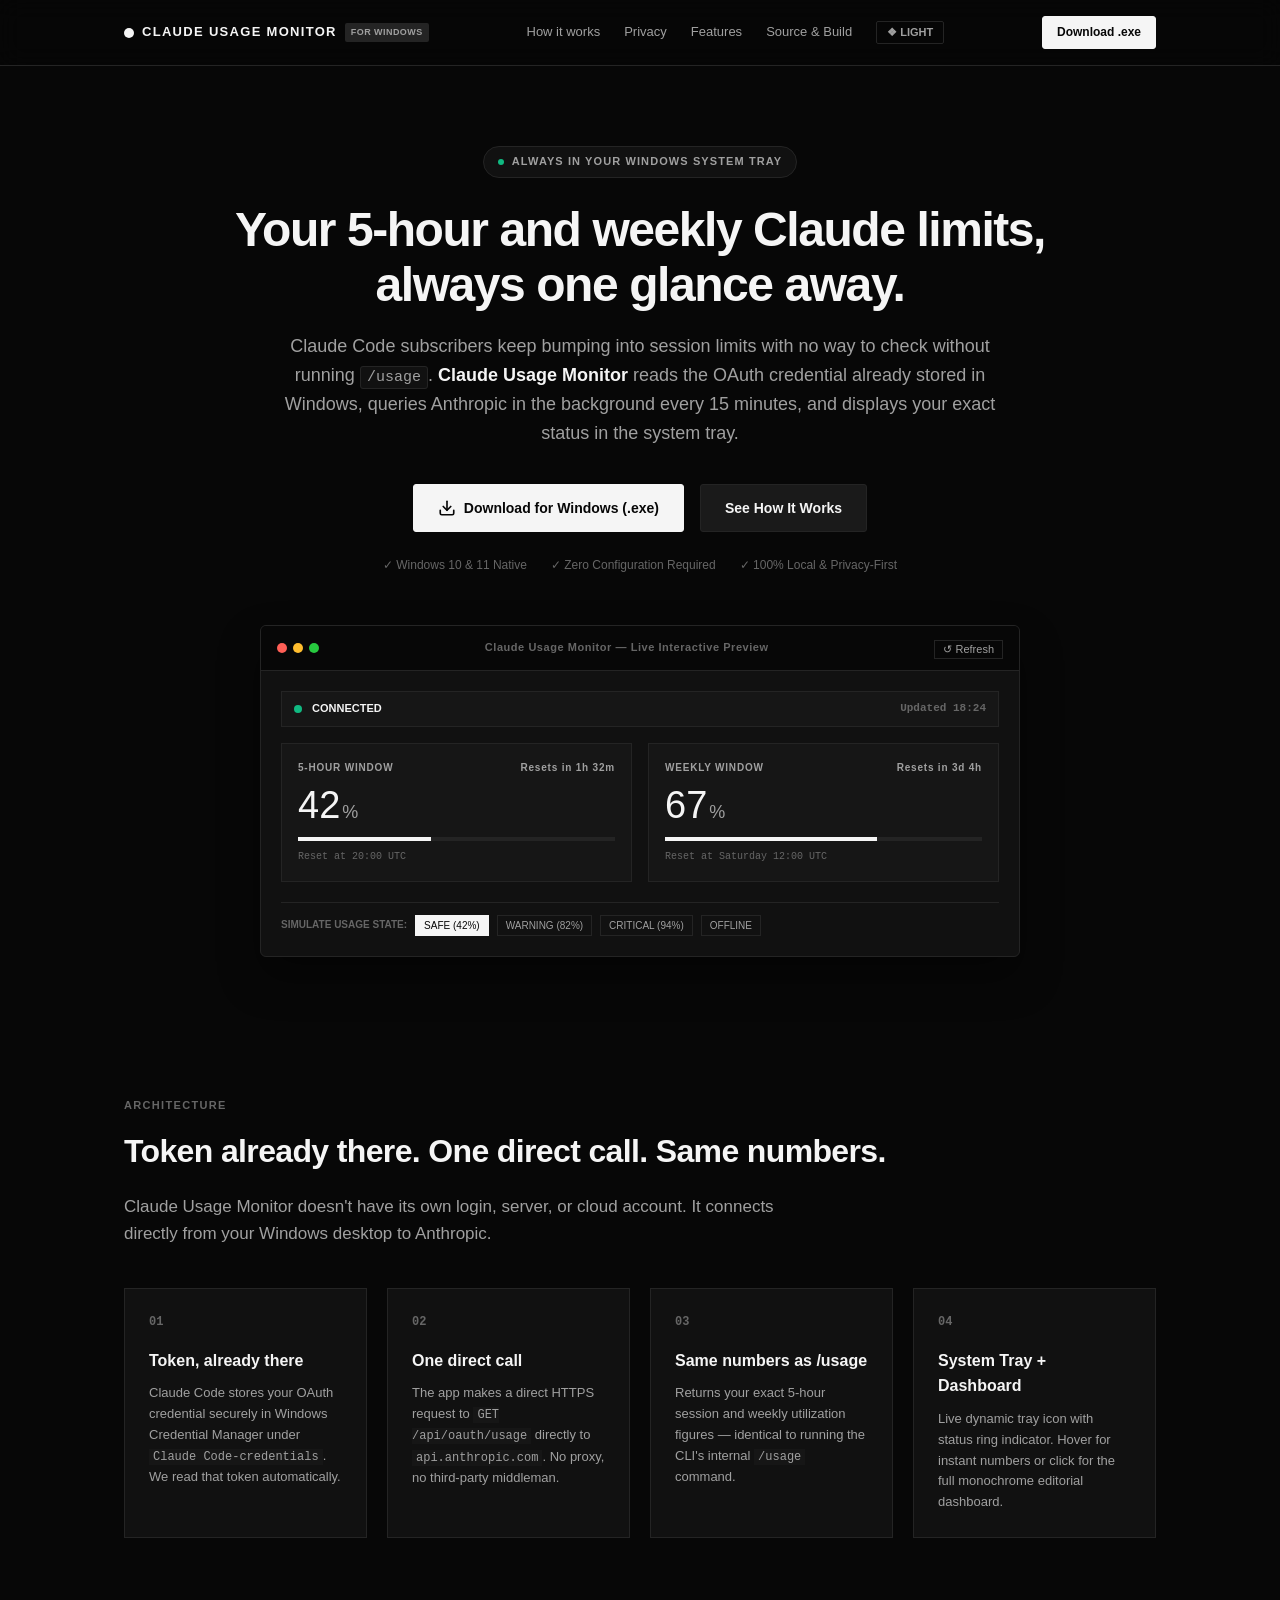
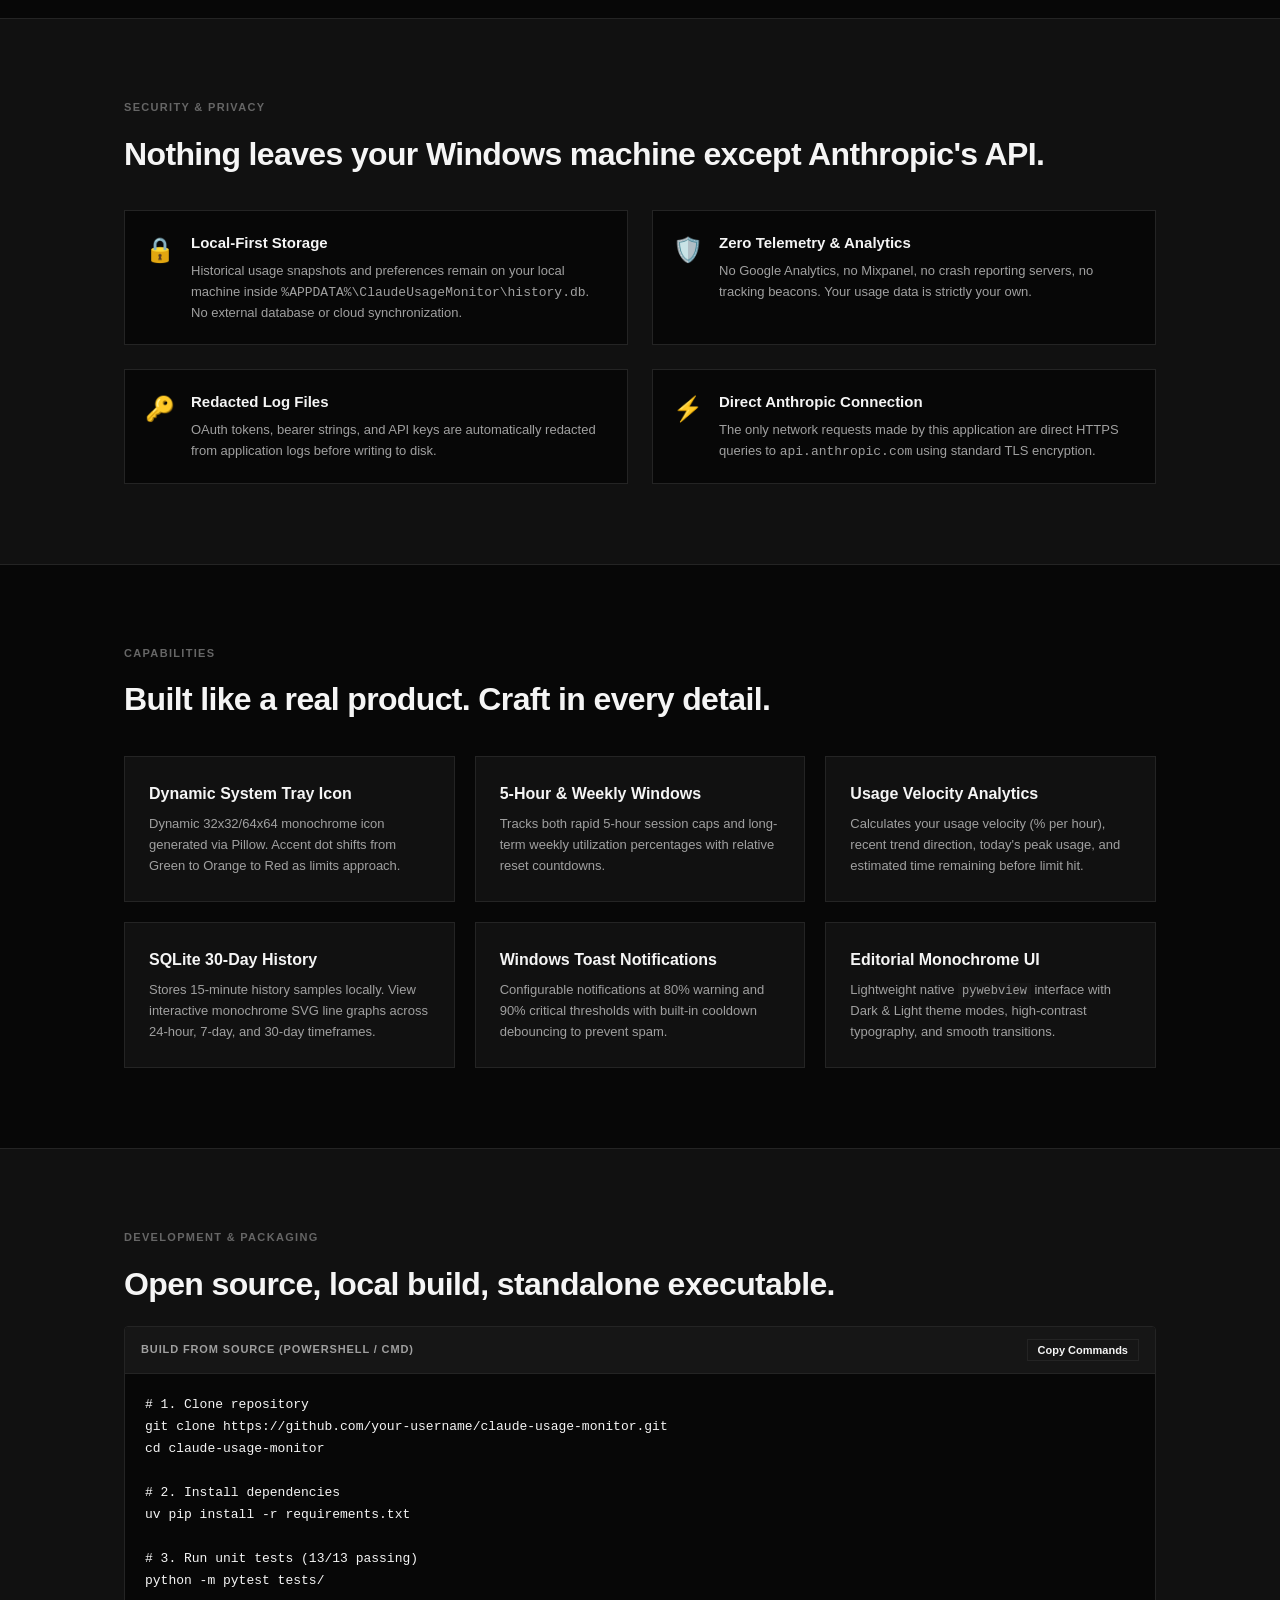
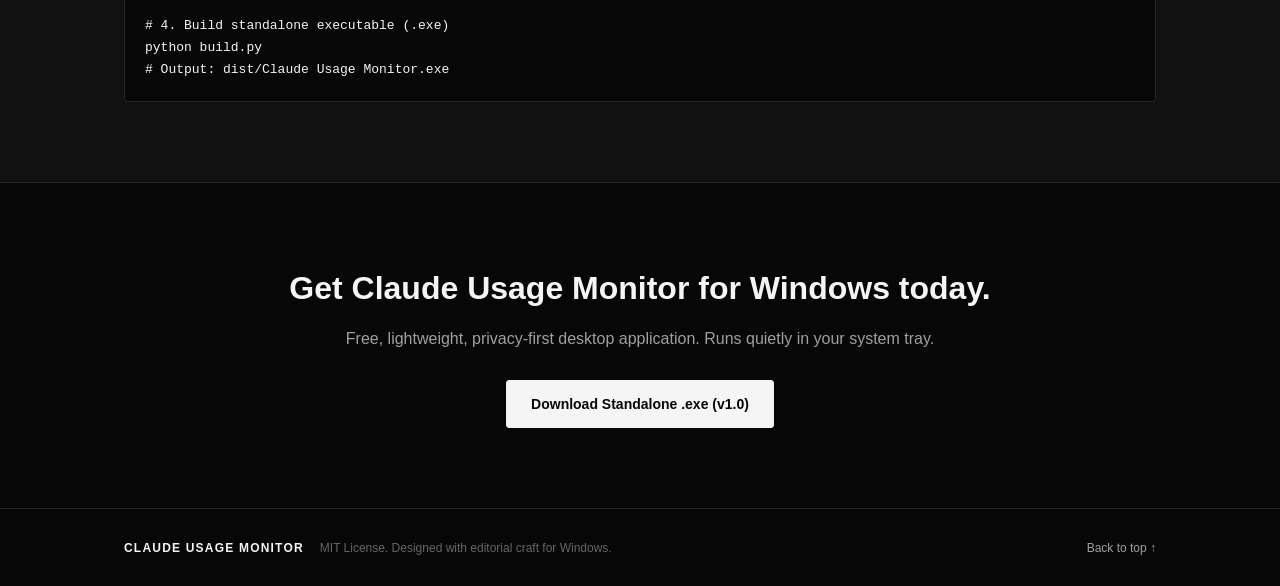
==== website/index.html @ 21471b16 "Initial commit: Claude Usage Monitor desktop app & Vercel landing website" ====
<!DOCTYPE html>
<html lang="en" data-theme="dark">
<head>
  <meta charset="UTF-8">
  <meta name="viewport" content="width=device-width, initial-scale=1.0">
  <title>Claude Usage Monitor for Windows — System Tray App for Claude Code Limits</title>
  <meta name="description" content="No more running /usage in terminal. Claude Usage Monitor reads the OAuth token Claude Code already stores in Windows Credential Manager and tracks your 5-hour and weekly limits in your system tray.">
  <meta name="keywords" content="Claude Code, Anthropic, Claude Usage, Windows System Tray, Developer Utility, Monochromatic UI">
  <link rel="stylesheet" href="style.css">
</head>
<body>
  <!-- Top Navigation Header -->
  <header class="site-header" id="top">
    <div class="container header-container">
      <a href="#top" class="brand-logo" id="brand-logo-link">
        <span class="brand-icon"></span>
        <span class="brand-name">CLAUDE USAGE MONITOR</span>
        <span class="platform-badge">FOR WINDOWS</span>
      </a>
      <nav class="nav-links">
        <a href="#how-it-works" class="nav-link" id="nav-how">How it works</a>
        <a href="#privacy" class="nav-link" id="nav-privacy">Privacy</a>
        <a href="#features" class="nav-link" id="nav-features">Features</a>
        <a href="#build" class="nav-link" id="nav-build">Source & Build</a>
        <button id="theme-toggle-btn" class="theme-toggle" aria-label="Toggle visual theme">
          <span id="theme-icon">❖</span> <span id="theme-text">LIGHT</span>
        </button>
      </nav>
      <div class="header-actions">
        <a href="#download" class="btn btn-sm btn-primary" id="header-download-btn">Download .exe</a>
      </div>
    </div>
  </header>

  <!-- Hero Section -->
  <section class="hero-section">
    <div class="container hero-container">
      <div class="hero-badge">
        <span class="status-dot"></span> ALWAYS IN YOUR WINDOWS SYSTEM TRAY
      </div>
      <h1 class="hero-title">Your 5-hour and weekly Claude limits, always one glance away.</h1>
      <p class="hero-subtitle">
        Claude Code subscribers keep bumping into session limits with no way to check without running <code>/usage</code>. 
        <strong>Claude Usage Monitor</strong> reads the OAuth credential already stored in Windows, queries Anthropic in the background every 15 minutes, and displays your exact status in the system tray.
      </p>

      <div class="hero-ctas">
        <a href="../dist/Claude%20Usage%20Monitor.exe" download class="btn btn-lg btn-primary" id="hero-download-btn">
          <svg width="18" height="18" viewBox="0 0 24 24" fill="none" stroke="currentColor" stroke-width="2.2" stroke-linecap="round" stroke-linejoin="round"><path d="M21 15v4a2 2 0 0 1-2 2H5a2 2 0 0 1-2-2v-4"></path><polyline points="7 10 12 15 17 10"></polyline><line x1="12" y1="15" x2="12" y2="3"></line></svg>
          Download for Windows (.exe)
        </a>
        <a href="#how-it-works" class="btn btn-lg btn-secondary" id="hero-learn-btn">
          See How It Works
        </a>
      </div>

      <div class="hero-meta">
        <span>✓ Windows 10 & 11 Native</span>
        <span>✓ Zero Configuration Required</span>
        <span>✓ 100% Local & Privacy-First</span>
      </div>

      <!-- Interactive Mockup Demo -->
      <div class="demo-wrapper">
        <div class="mockup-frame">
          <div class="mockup-header">
            <div class="mockup-window-controls">
              <span class="control-dot red"></span>
              <span class="control-dot yellow"></span>
              <span class="control-dot green"></span>
            </div>
            <span class="mockup-title">Claude Usage Monitor — Live Interactive Preview</span>
            <div class="mockup-actions">
              <button id="demo-refresh-btn" class="mockup-btn">↺ Refresh</button>
            </div>
          </div>
          <div class="mockup-body">
            <!-- Simulated Overview Dashboard -->
            <div class="demo-status-bar">
              <div class="demo-dot safe" id="demo-dot"></div>
              <span id="demo-status-text">CONNECTED</span>
              <span class="demo-time" id="demo-time">Updated 18:24</span>
            </div>
            <div class="demo-grid">
              <div class="demo-card">
                <div class="demo-card-head">
                  <span>5-HOUR WINDOW</span>
                  <span id="demo-fh-reset">Resets in 1h 32m</span>
                </div>
                <div class="demo-val-row">
                  <span class="demo-val" id="demo-fh-num">42</span>
                  <span class="demo-pct">%</span>
                </div>
                <div class="demo-bar-track">
                  <div class="demo-bar-fill" id="demo-fh-fill" style="width: 42%;"></div>
                </div>
                <div class="demo-sub">Reset at 20:00 UTC</div>
              </div>

              <div class="demo-card">
                <div class="demo-card-head">
                  <span>WEEKLY WINDOW</span>
                  <span id="demo-sd-reset">Resets in 3d 4h</span>
                </div>
                <div class="demo-val-row">
                  <span class="demo-val" id="demo-sd-num">67</span>
                  <span class="demo-pct">%</span>
                </div>
                <div class="demo-bar-track">
                  <div class="demo-bar-fill" id="demo-sd-fill" style="width: 67%;"></div>
                </div>
                <div class="demo-sub">Reset at Saturday 12:00 UTC</div>
              </div>
            </div>

            <!-- Demo Interactive Controls -->
            <div class="demo-simulator-bar">
              <span>SIMULATE USAGE STATE:</span>
              <button class="sim-btn active" data-state="safe">SAFE (42%)</button>
              <button class="sim-btn" data-state="warning">WARNING (82%)</button>
              <button class="sim-btn" data-state="critical">CRITICAL (94%)</button>
              <button class="sim-btn" data-state="offline">OFFLINE</button>
            </div>
          </div>
        </div>
      </div>
    </div>
  </section>

  <!-- How It Works Section -->
  <section class="section" id="how-it-works">
    <div class="container">
      <div class="section-label">ARCHITECTURE</div>
      <h2 class="section-title">Token already there. One direct call. Same numbers.</h2>
      <p class="section-lead">
        Claude Usage Monitor doesn't have its own login, server, or cloud account. It connects directly from your Windows desktop to Anthropic.
      </p>

      <div class="steps-grid">
        <div class="step-card">
          <div class="step-number">01</div>
          <h3 class="step-title">Token, already there</h3>
          <p class="step-desc">
            Claude Code stores your OAuth credential securely in Windows Credential Manager under <code>Claude Code-credentials</code>. We read that token automatically.
          </p>
        </div>

        <div class="step-card">
          <div class="step-number">02</div>
          <h3 class="step-title">One direct call</h3>
          <p class="step-desc">
            The app makes a direct HTTPS request to <code>GET /api/oauth/usage</code> directly to <code>api.anthropic.com</code>. No proxy, no third-party middleman.
          </p>
        </div>

        <div class="step-card">
          <div class="step-number">03</div>
          <h3 class="step-title">Same numbers as /usage</h3>
          <p class="step-desc">
            Returns your exact 5-hour session and weekly utilization figures — identical to running the CLI's internal <code>/usage</code> command.
          </p>
        </div>

        <div class="step-card">
          <div class="step-number">04</div>
          <h3 class="step-title">System Tray + Dashboard</h3>
          <p class="step-desc">
            Live dynamic tray icon with status ring indicator. Hover for instant numbers or click for the full monochrome editorial dashboard.
          </p>
        </div>
      </div>
    </div>
  </section>

  <!-- Privacy & Security Section -->
  <section class="section section-alt" id="privacy">
    <div class="container">
      <div class="section-label">SECURITY & PRIVACY</div>
      <h2 class="section-title">Nothing leaves your Windows machine except Anthropic's API.</h2>
      
      <div class="privacy-box">
        <div class="privacy-feature">
          <div class="privacy-icon">🔒</div>
          <div>
            <h4>Local-First Storage</h4>
            <p>Historical usage snapshots and preferences remain on your local machine inside <code>%APPDATA%\ClaudeUsageMonitor\history.db</code>. No external database or cloud synchronization.</p>
          </div>
        </div>

        <div class="privacy-feature">
          <div class="privacy-icon">🛡️</div>
          <div>
            <h4>Zero Telemetry & Analytics</h4>
            <p>No Google Analytics, no Mixpanel, no crash reporting servers, no tracking beacons. Your usage data is strictly your own.</p>
          </div>
        </div>

        <div class="privacy-feature">
          <div class="privacy-icon">🔑</div>
          <div>
            <h4>Redacted Log Files</h4>
            <p>OAuth tokens, bearer strings, and API keys are automatically redacted from application logs before writing to disk.</p>
          </div>
        </div>

        <div class="privacy-feature">
          <div class="privacy-icon">⚡</div>
          <div>
            <h4>Direct Anthropic Connection</h4>
            <p>The only network requests made by this application are direct HTTPS queries to <code>api.anthropic.com</code> using standard TLS encryption.</p>
          </div>
        </div>
      </div>
    </div>
  </section>

  <!-- Features Section -->
  <section class="section" id="features">
    <div class="container">
      <div class="section-label">CAPABILITIES</div>
      <h2 class="section-title">Built like a real product. Craft in every detail.</h2>

      <div class="features-grid">
        <div class="feature-card">
          <h3 class="feature-title">Dynamic System Tray Icon</h3>
          <p class="feature-desc">Dynamic 32x32/64x64 monochrome icon generated via Pillow. Accent dot shifts from Green to Orange to Red as limits approach.</p>
        </div>

        <div class="feature-card">
          <h3 class="feature-title">5-Hour & Weekly Windows</h3>
          <p class="feature-desc">Tracks both rapid 5-hour session caps and long-term weekly utilization percentages with relative reset countdowns.</p>
        </div>

        <div class="feature-card">
          <h3 class="feature-title">Usage Velocity Analytics</h3>
          <p class="feature-desc">Calculates your usage velocity (% per hour), recent trend direction, today's peak usage, and estimated time remaining before limit hit.</p>
        </div>

        <div class="feature-card">
          <h3 class="feature-title">SQLite 30-Day History</h3>
          <p class="feature-desc">Stores 15-minute history samples locally. View interactive monochrome SVG line graphs across 24-hour, 7-day, and 30-day timeframes.</p>
        </div>

        <div class="feature-card">
          <h3 class="feature-title">Windows Toast Notifications</h3>
          <p class="feature-desc">Configurable notifications at 80% warning and 90% critical thresholds with built-in cooldown debouncing to prevent spam.</p>
        </div>

        <div class="feature-card">
          <h3 class="feature-title">Editorial Monochrome UI</h3>
          <p class="feature-desc">Lightweight native <code>pywebview</code> interface with Dark & Light theme modes, high-contrast typography, and smooth transitions.</p>
        </div>
      </div>
    </div>
  </section>

  <!-- Source & Build Section -->
  <section class="section section-alt" id="build">
    <div class="container">
      <div class="section-label">DEVELOPMENT & PACKAGING</div>
      <h2 class="section-title">Open source, local build, standalone executable.</h2>
      
      <div class="code-showcase">
        <div class="code-header">
          <span class="code-title">BUILD FROM SOURCE (POWERSHELL / CMD)</span>
          <button id="copy-code-btn" class="copy-btn">Copy Commands</button>
        </div>
        <pre class="code-block"><code id="code-content"># 1. Clone repository
git clone https://github.com/your-username/claude-usage-monitor.git
cd claude-usage-monitor

# 2. Install dependencies
uv pip install -r requirements.txt

# 3. Run unit tests (13/13 passing)
python -m pytest tests/

# 4. Build standalone executable (.exe)
python build.py
# Output: dist/Claude Usage Monitor.exe</code></pre>
      </div>
    </div>
  </section>

  <!-- Download CTA Banner -->
  <section class="download-banner" id="download">
    <div class="container download-container">
      <h2 class="download-title">Get Claude Usage Monitor for Windows today.</h2>
      <p class="download-desc">Free, lightweight, privacy-first desktop application. Runs quietly in your system tray.</p>
      <div class="download-ctas">
        <a href="../dist/Claude%20Usage%20Monitor.exe" download class="btn btn-lg btn-primary" id="footer-download-btn">
          Download Standalone .exe (v1.0)
        </a>
      </div>
    </div>
  </section>

  <!-- Footer -->
  <footer class="site-footer">
    <div class="container footer-container">
      <div class="footer-left">
        <span class="footer-brand">CLAUDE USAGE MONITOR</span>
        <span class="footer-copy">MIT License. Designed with editorial craft for Windows.</span>
      </div>
      <div class="footer-right">
        <a href="#top">Back to top ↑</a>
      </div>
    </div>
  </footer>

  <script src="script.js"></script>
</body>
</html>
---- website/style.css ----
/* CLAUDE USAGE MONITOR — LANDING WEBSITE STYLESHEET */

:root[data-theme="dark"] {
  --bg-main: #070707;
  --bg-alt: #111111;
  --bg-card: #161616;
  --border: #242424;
  --border-hover: #444444;
  --text-main: #f5f5f5;
  --text-sub: #a0a0a0;
  --text-muted: #666666;
  --btn-bg: #f5f5f5;
  --btn-text: #070707;
  --btn-sec-bg: #1a1a1a;
  --btn-sec-text: #f5f5f5;
  --status-safe: #10b981;
  --status-warning: #f59e0b;
  --status-critical: #ef4444;
  --status-offline: #737373;
}

:root[data-theme="light"] {
  --bg-main: #f8f8f8;
  --bg-alt: #ffffff;
  --bg-card: #f1f1f1;
  --border: #e2e2e2;
  --border-hover: #cccccc;
  --text-main: #0a0a0a;
  --text-sub: #555555;
  --text-muted: #888888;
  --btn-bg: #070707;
  --btn-text: #ffffff;
  --btn-sec-bg: #e5e5e5;
  --btn-sec-text: #0a0a0a;
  --status-safe: #059669;
  --status-warning: #d97706;
  --status-critical: #dc2626;
  --status-offline: #9ca3af;
}

* {
  box-sizing: border-box;
  margin: 0;
  padding: 0;
  font-family: -apple-system, BlinkMacSystemFont, "SF Pro Display", "Segoe UI", Roboto, sans-serif;
  -webkit-font-smoothing: antialiased;
}

html {
  scroll-behavior: smooth;
}

body {
  background-color: var(--bg-main);
  color: var(--text-main);
  line-height: 1.6;
  font-size: 15px;
  transition: background-color 250ms ease, color 250ms ease;
}

code, pre, .mono {
  font-family: 'JetBrains Mono', 'Cascadia Code', Consolas, monospace;
}

.container {
  max-width: 1080px;
  margin: 0 auto;
  padding: 0 24px;
}

/* HEADER */
.site-header {
  position: sticky;
  top: 0;
  z-index: 100;
  background-color: rgba(7, 7, 7, 0.85);
  backdrop-filter: blur(12px);
  border-bottom: 1px solid var(--border);
  padding: 16px 0;
  transition: background-color 250ms ease;
}

[data-theme="light"] .site-header {
  background-color: rgba(248, 248, 248, 0.85);
}

.header-container {
  display: flex;
  align-items: center;
  justify-content: space-between;
}

.brand-logo {
  display: flex;
  align-items: center;
  gap: 8px;
  text-decoration: none;
  color: var(--text-main);
}

.brand-icon {
  width: 10px;
  height: 10px;
  border-radius: 50%;
  background-color: var(--text-main);
  display: inline-block;
}

.brand-name {
  font-size: 13px;
  font-weight: 700;
  letter-spacing: 0.1em;
}

.platform-badge {
  font-size: 9px;
  font-weight: 700;
  background-color: var(--border);
  color: var(--text-sub);
  padding: 2px 6px;
  border-radius: 2px;
  letter-spacing: 0.05em;
}

.nav-links {
  display: flex;
  align-items: center;
  gap: 24px;
}

.nav-link {
  color: var(--text-sub);
  text-decoration: none;
  font-size: 13px;
  font-weight: 500;
  transition: color 150ms ease;
}

.nav-link:hover {
  color: var(--text-main);
}

.theme-toggle {
  background: transparent;
  border: 1px solid var(--border);
  color: var(--text-sub);
  padding: 4px 10px;
  font-size: 11px;
  font-weight: 600;
  cursor: pointer;
  border-radius: 2px;
  transition: all 150ms ease;
}

.theme-toggle:hover {
  color: var(--text-main);
  border-color: var(--border-hover);
}

/* BUTTONS */
.btn {
  display: inline-flex;
  align-items: center;
  justify-content: center;
  gap: 8px;
  text-decoration: none;
  font-weight: 600;
  border-radius: 3px;
  cursor: pointer;
  transition: all 150ms ease;
}

.btn-sm {
  padding: 6px 14px;
  font-size: 12px;
}

.btn-lg {
  padding: 12px 24px;
  font-size: 14px;
}

.btn-primary {
  background-color: var(--btn-bg);
  color: var(--btn-text);
  border: 1px solid var(--btn-bg);
}

.btn-primary:hover {
  opacity: 0.9;
  transform: translateY(-1px);
}

.btn-secondary {
  background-color: var(--btn-sec-bg);
  color: var(--btn-sec-text);
  border: 1px solid var(--border);
}

.btn-secondary:hover {
  border-color: var(--border-hover);
  transform: translateY(-1px);
}

/* HERO SECTION */
.hero-section {
  padding: 80px 0 60px;
  text-align: center;
}

.hero-badge {
  display: inline-flex;
  align-items: center;
  gap: 8px;
  font-size: 11px;
  font-weight: 700;
  letter-spacing: 0.1em;
  color: var(--text-sub);
  background-color: var(--bg-alt);
  border: 1px solid var(--border);
  padding: 6px 14px;
  border-radius: 20px;
  margin-bottom: 24px;
}

.status-dot {
  width: 6px;
  height: 6px;
  border-radius: 50%;
  background-color: var(--status-safe);
}

.hero-title {
  font-size: 48px;
  font-weight: 700;
  line-height: 1.15;
  letter-spacing: -0.03em;
  max-width: 840px;
  margin: 0 auto 20px;
}

.hero-subtitle {
  font-size: 18px;
  color: var(--text-sub);
  max-width: 720px;
  margin: 0 auto 36px;
  font-weight: 400;
}

.hero-subtitle strong {
  color: var(--text-main);
}

.hero-subtitle code {
  background-color: var(--bg-alt);
  border: 1px solid var(--border);
  padding: 2px 6px;
  font-size: 15px;
  border-radius: 3px;
}

.hero-ctas {
  display: flex;
  justify-content: center;
  gap: 16px;
  margin-bottom: 24px;
}

.hero-meta {
  display: flex;
  justify-content: center;
  gap: 24px;
  font-size: 12px;
  color: var(--text-muted);
}

/* INTERACTIVE DEMO MOCKUP */
.demo-wrapper {
  margin-top: 50px;
  padding: 0 10px;
}

.mockup-frame {
  background-color: var(--bg-alt);
  border: 1px solid var(--border);
  border-radius: 6px;
  overflow: hidden;
  max-width: 760px;
  margin: 0 auto;
  box-shadow: 0 20px 40px rgba(0,0,0,0.4);
  text-align: left;
}

.mockup-header {
  display: flex;
  align-items: center;
  justify-content: space-between;
  padding: 10px 16px;
  background-color: var(--bg-main);
  border-bottom: 1px solid var(--border);
}

.mockup-window-controls {
  display: flex;
  gap: 6px;
}

.control-dot {
  width: 10px;
  height: 10px;
  border-radius: 50%;
}
.control-dot.red { background-color: #ff5f56; }
.control-dot.yellow { background-color: #ffbd2e; }
.control-dot.green { background-color: #27c93f; }

.mockup-title {
  font-size: 11px;
  font-weight: 600;
  letter-spacing: 0.05em;
  color: var(--text-muted);
}

.mockup-btn {
  background: transparent;
  border: 1px solid var(--border);
  color: var(--text-sub);
  font-size: 11px;
  padding: 2px 8px;
  cursor: pointer;
}

.mockup-body {
  padding: 20px;
}

.demo-status-bar {
  display: flex;
  align-items: center;
  gap: 10px;
  padding: 8px 12px;
  background-color: var(--bg-card);
  border: 1px solid var(--border);
  margin-bottom: 16px;
  font-size: 11px;
  font-weight: 600;
}

.demo-dot {
  width: 8px;
  height: 8px;
  border-radius: 50%;
  transition: background-color 200ms ease;
}
.demo-dot.safe { background-color: var(--status-safe); }
.demo-dot.warning { background-color: var(--status-warning); }
.demo-dot.critical { background-color: var(--status-critical); }
.demo-dot.offline { background-color: var(--status-offline); }

.demo-time {
  margin-left: auto;
  color: var(--text-muted);
  font-family: monospace;
}

.demo-grid {
  display: grid;
  grid-template-columns: 1fr 1fr;
  gap: 16px;
  margin-bottom: 20px;
}

.demo-card {
  background-color: var(--bg-card);
  border: 1px solid var(--border);
  padding: 16px;
}

.demo-card-head {
  display: flex;
  justify-content: space-between;
  font-size: 10px;
  font-weight: 700;
  letter-spacing: 0.08em;
  color: var(--text-sub);
  margin-bottom: 10px;
}

.demo-val-row {
  display: flex;
  align-items: baseline;
  margin-bottom: 10px;
}

.demo-val {
  font-size: 38px;
  font-weight: 300;
  line-height: 1;
}

.demo-pct {
  font-size: 18px;
  color: var(--text-sub);
  margin-left: 2px;
}

.demo-bar-track {
  width: 100%;
  height: 4px;
  background-color: var(--border);
  margin-bottom: 8px;
}

.demo-bar-fill {
  height: 100%;
  background-color: var(--text-main);
  transition: width 300ms ease;
}

.demo-sub {
  font-size: 10px;
  color: var(--text-muted);
  font-family: monospace;
}

.demo-simulator-bar {
  display: flex;
  align-items: center;
  gap: 8px;
  padding-top: 12px;
  border-top: 1px solid var(--border);
  font-size: 10px;
  font-weight: 700;
  color: var(--text-muted);
}

.sim-btn {
  background: transparent;
  border: 1px solid var(--border);
  color: var(--text-sub);
  font-size: 10px;
  padding: 4px 8px;
  cursor: pointer;
  transition: all 150ms ease;
}

.sim-btn.active, .sim-btn:hover {
  background-color: var(--text-main);
  color: var(--bg-main);
  border-color: var(--text-main);
}

/* SECTIONS */
.section {
  padding: 80px 0;
}

.section-alt {
  background-color: var(--bg-alt);
  border-top: 1px solid var(--border);
  border-bottom: 1px solid var(--border);
}

.section-label {
  font-size: 11px;
  font-weight: 700;
  letter-spacing: 0.12em;
  color: var(--text-muted);
  margin-bottom: 12px;
}

.section-title {
  font-size: 32px;
  font-weight: 700;
  letter-spacing: -0.02em;
  margin-bottom: 16px;
}

.section-lead {
  font-size: 17px;
  color: var(--text-sub);
  max-width: 680px;
  margin-bottom: 40px;
}

/* STEPS GRID */
.steps-grid {
  display: grid;
  grid-template-columns: repeat(4, 1fr);
  gap: 20px;
}

.step-card {
  background-color: var(--bg-alt);
  border: 1px solid var(--border);
  padding: 24px;
}

.step-number {
  font-size: 12px;
  font-weight: 700;
  font-family: monospace;
  color: var(--text-muted);
  margin-bottom: 16px;
}

.step-title {
  font-size: 16px;
  font-weight: 600;
  margin-bottom: 10px;
}

.step-desc {
  font-size: 13px;
  color: var(--text-sub);
}

.step-desc code {
  background-color: var(--bg-card);
  padding: 1px 4px;
  font-size: 12px;
}

/* PRIVACY BOX */
.privacy-box {
  display: grid;
  grid-template-columns: 1fr 1fr;
  gap: 24px;
  margin-top: 30px;
}

.privacy-feature {
  display: flex;
  gap: 16px;
  background-color: var(--bg-main);
  border: 1px solid var(--border);
  padding: 20px;
}

.privacy-icon {
  font-size: 24px;
}

.privacy-feature h4 {
  font-size: 15px;
  font-weight: 600;
  margin-bottom: 6px;
}

.privacy-feature p {
  font-size: 13px;
  color: var(--text-sub);
}

/* FEATURES GRID */
.features-grid {
  display: grid;
  grid-template-columns: repeat(3, 1fr);
  gap: 20px;
  margin-top: 30px;
}

.feature-card {
  background-color: var(--bg-alt);
  border: 1px solid var(--border);
  padding: 24px;
}

.feature-title {
  font-size: 16px;
  font-weight: 600;
  margin-bottom: 8px;
}

.feature-desc {
  font-size: 13px;
  color: var(--text-sub);
}

.feature-desc code {
  background-color: var(--bg-card);
  padding: 1px 4px;
  font-size: 12px;
}

/* CODE SHOWCASE */
.code-showcase {
  background-color: var(--bg-main);
  border: 1px solid var(--border);
  border-radius: 4px;
  overflow: hidden;
}

.code-header {
  display: flex;
  justify-content: space-between;
  align-items: center;
  padding: 12px 16px;
  background-color: var(--bg-card);
  border-bottom: 1px solid var(--border);
}

.code-title {
  font-size: 11px;
  font-weight: 700;
  letter-spacing: 0.08em;
  color: var(--text-sub);
}

.copy-btn {
  background: transparent;
  border: 1px solid var(--border);
  color: var(--text-main);
  font-size: 11px;
  font-weight: 600;
  padding: 4px 10px;
  cursor: pointer;
}

.code-block {
  padding: 20px;
  font-size: 13px;
  color: var(--text-main);
  overflow-x: auto;
  line-height: 1.7;
}

/* DOWNLOAD BANNER */
.download-banner {
  padding: 80px 0;
  text-align: center;
  background-color: var(--bg-main);
}

.download-title {
  font-size: 32px;
  font-weight: 700;
  margin-bottom: 12px;
}

.download-desc {
  font-size: 16px;
  color: var(--text-sub);
  margin-bottom: 28px;
}

/* FOOTER */
.site-footer {
  border-top: 1px solid var(--border);
  padding: 30px 0;
  font-size: 12px;
  color: var(--text-muted);
}

.footer-container {
  display: flex;
  justify-content: space-between;
  align-items: center;
}

.footer-left {
  display: flex;
  gap: 16px;
  align-items: center;
}

.footer-brand {
  font-weight: 700;
  letter-spacing: 0.1em;
  color: var(--text-main);
}

.footer-right a {
  color: var(--text-sub);
  text-decoration: none;
}

.footer-right a:hover {
  color: var(--text-main);
}

/* RESPONSIVE */
@media (max-width: 860px) {
  .hero-title { font-size: 32px; }
  .steps-grid, .features-grid, .privacy-box { grid-template-columns: 1fr; }
  .editorial-grid, .demo-grid { grid-template-columns: 1fr; }
  .nav-links { display: none; }
}
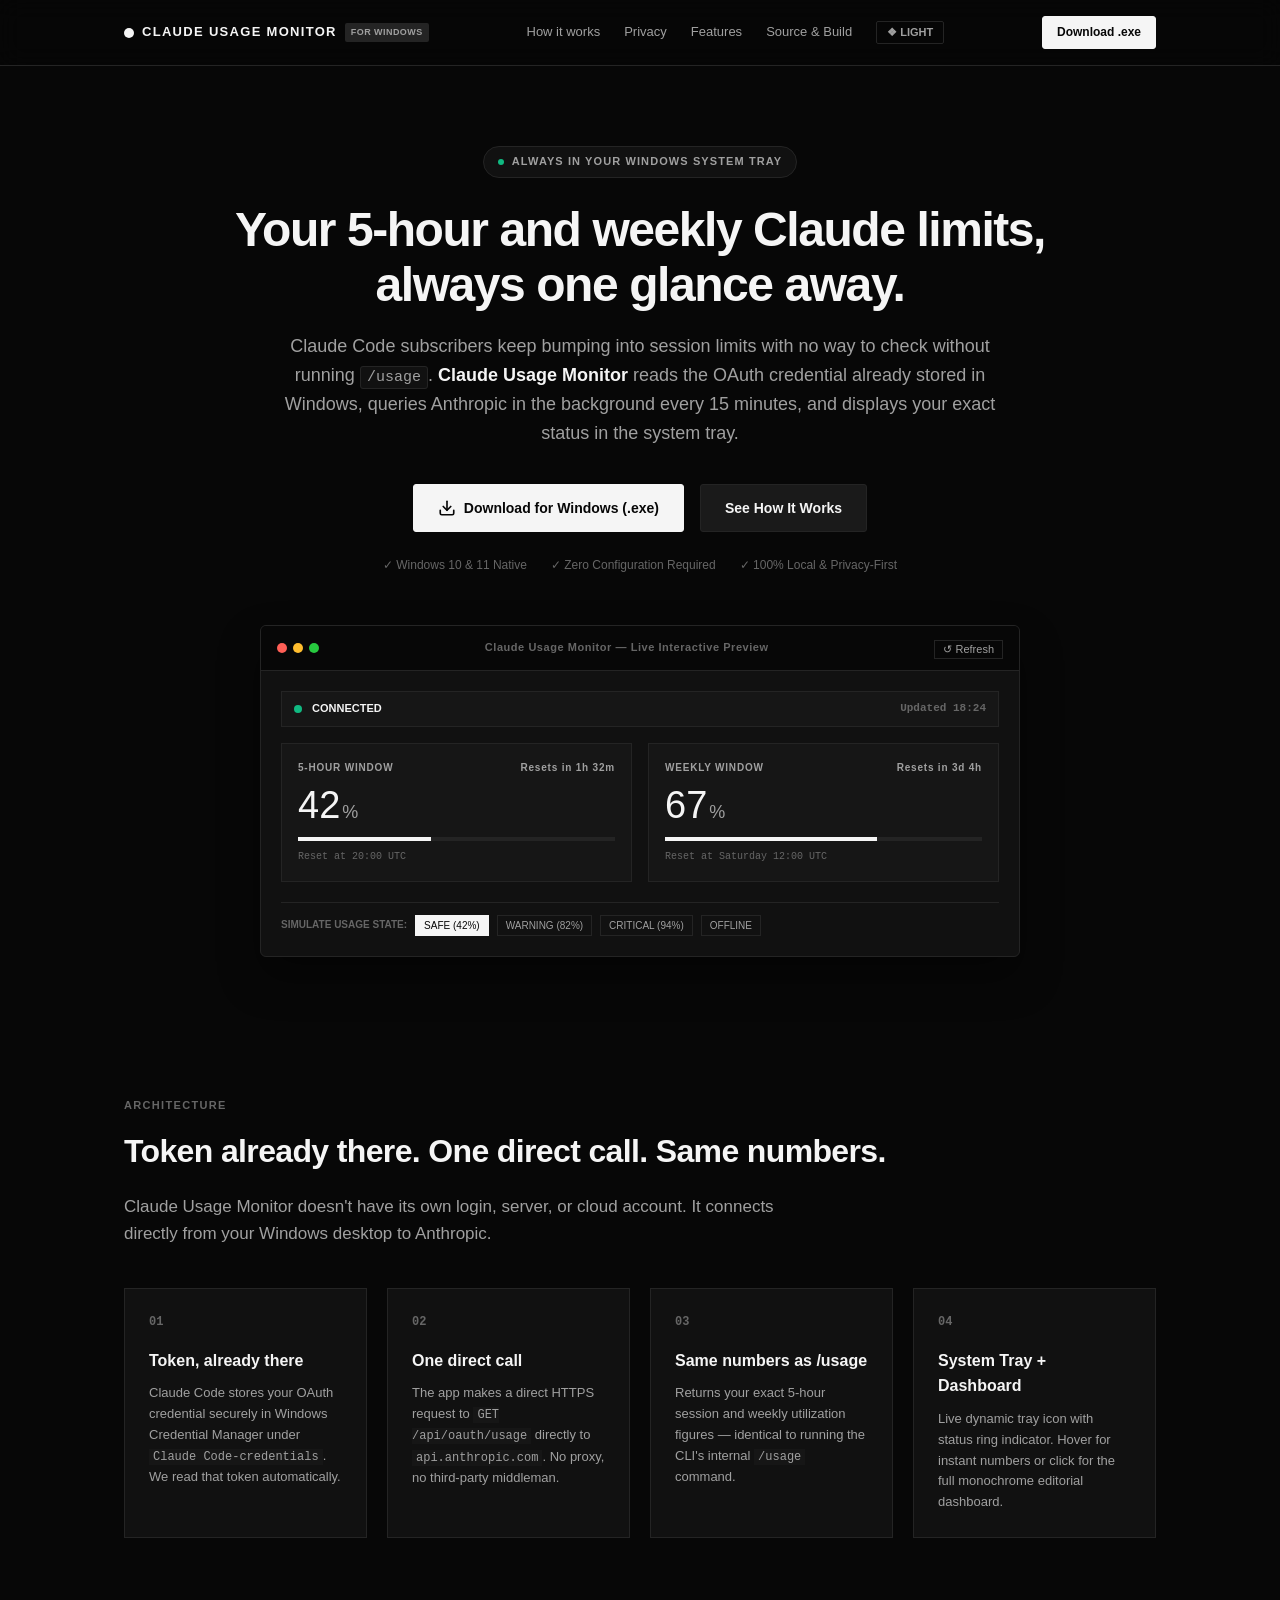
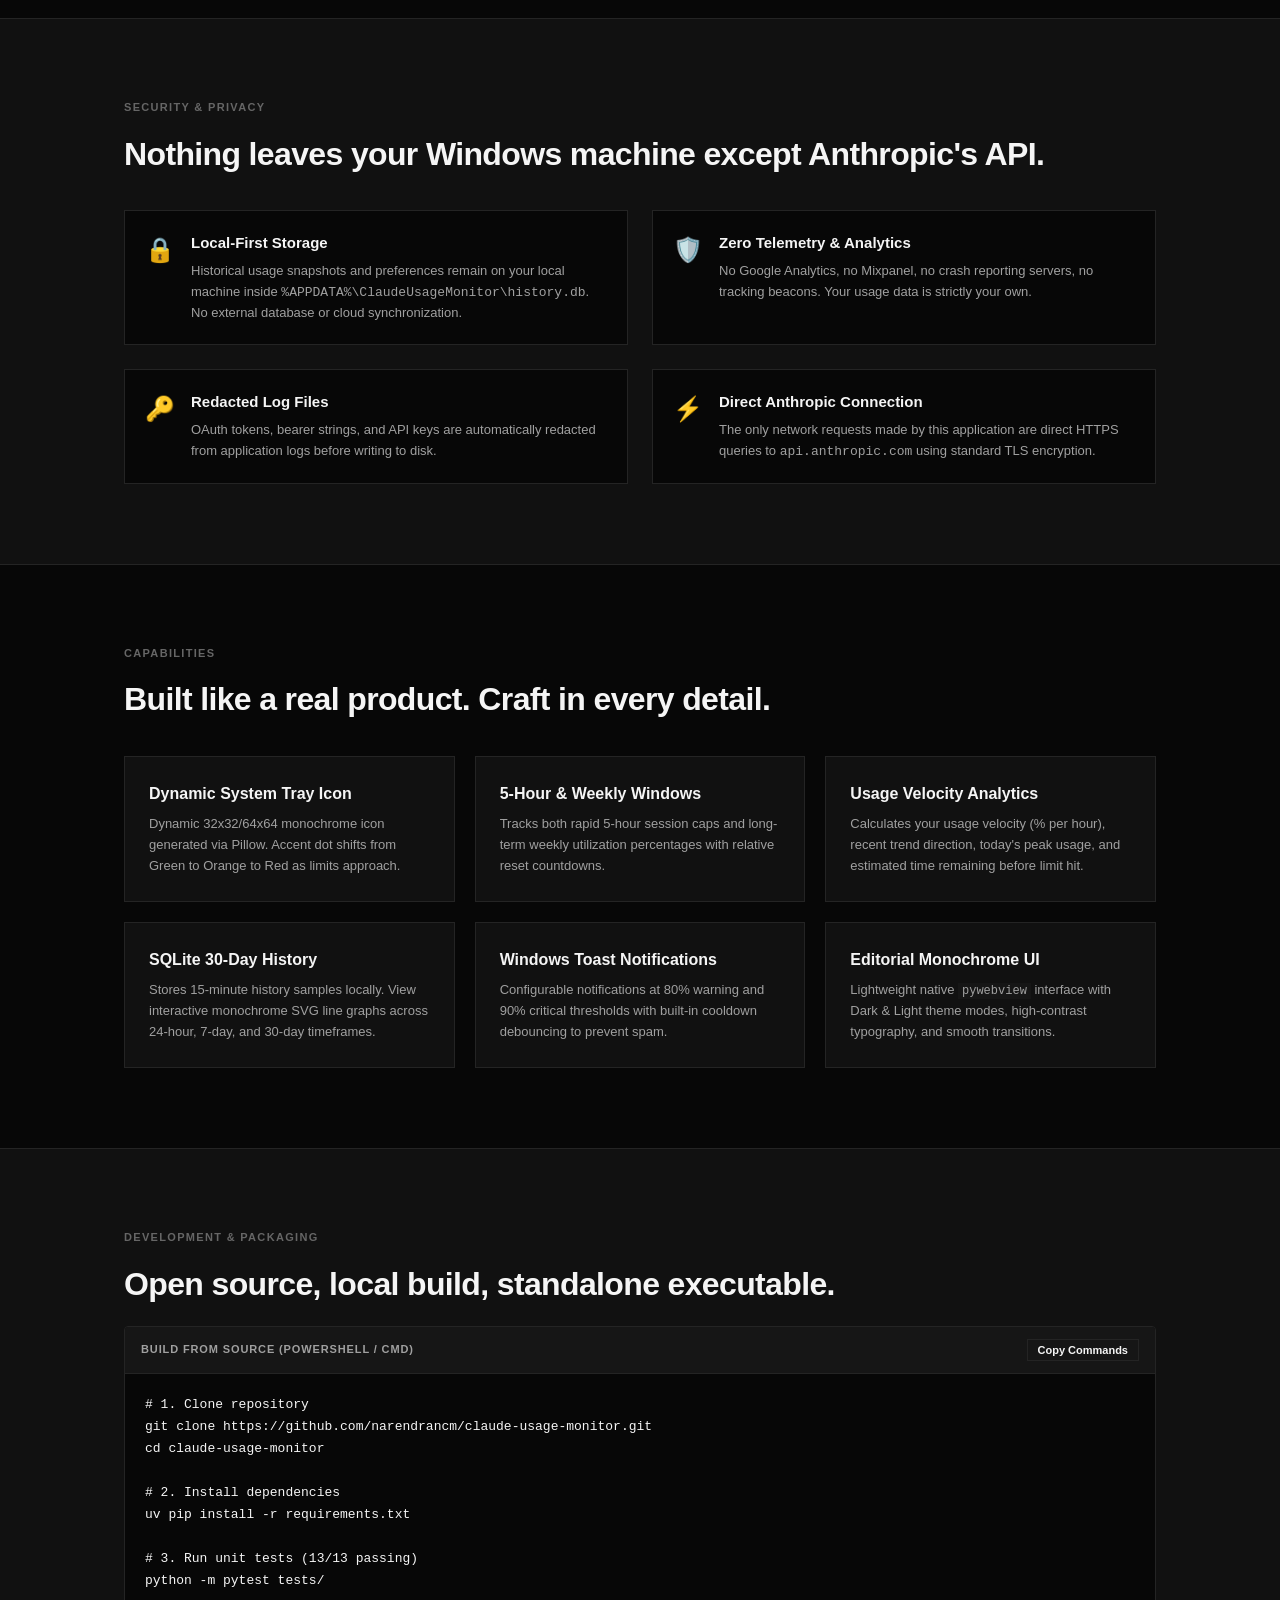
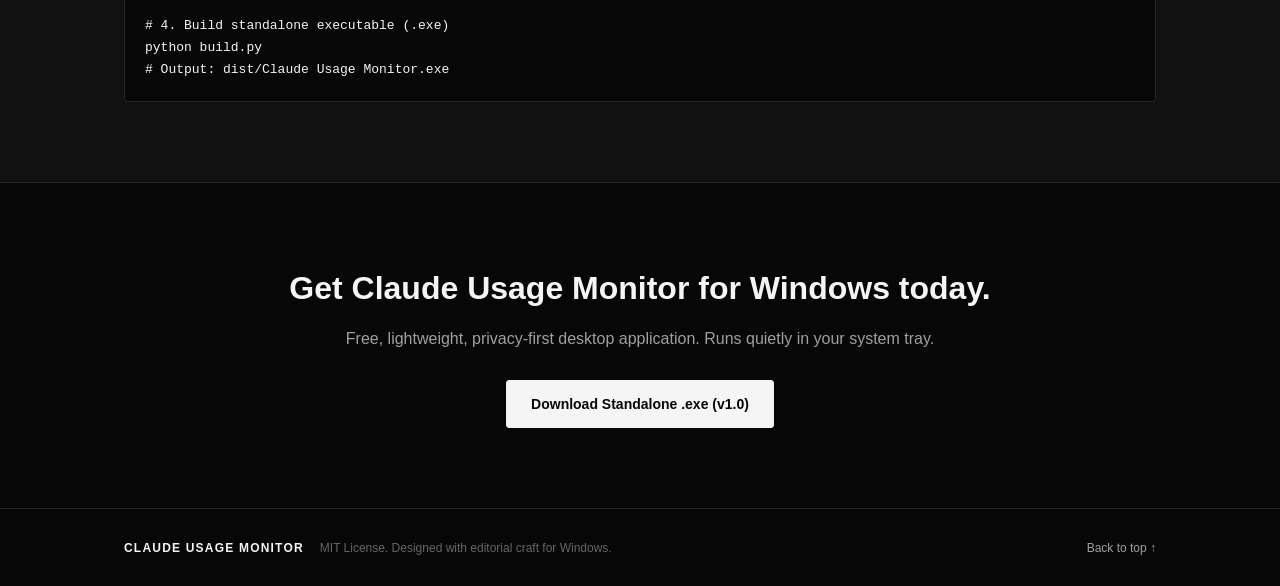
==== commit 2a86acdc: "Update download links to new GitHub release" ====
--- a/website/index.html
+++ b/website/index.html
@@ -45,7 +45,7 @@
       </p>
 
       <div class="hero-ctas">
-        <a href="../dist/Claude%20Usage%20Monitor.exe" download class="btn btn-lg btn-primary" id="hero-download-btn">
+        <a href="https://github.com/narendrancm/claude-usage-monitor/releases/download/v1.0.0/Claude.Usage.Monitor.exe" class="btn btn-lg btn-primary" id="hero-download-btn">
           <svg width="18" height="18" viewBox="0 0 24 24" fill="none" stroke="currentColor" stroke-width="2.2" stroke-linecap="round" stroke-linejoin="round"><path d="M21 15v4a2 2 0 0 1-2 2H5a2 2 0 0 1-2-2v-4"></path><polyline points="7 10 12 15 17 10"></polyline><line x1="12" y1="15" x2="12" y2="3"></line></svg>
           Download for Windows (.exe)
         </a>
@@ -266,7 +266,7 @@
           <button id="copy-code-btn" class="copy-btn">Copy Commands</button>
         </div>
         <pre class="code-block"><code id="code-content"># 1. Clone repository
-git clone https://github.com/your-username/claude-usage-monitor.git
+git clone https://github.com/narendrancm/claude-usage-monitor.git
 cd claude-usage-monitor
 
 # 2. Install dependencies
@@ -288,7 +288,7 @@
       <h2 class="download-title">Get Claude Usage Monitor for Windows today.</h2>
       <p class="download-desc">Free, lightweight, privacy-first desktop application. Runs quietly in your system tray.</p>
       <div class="download-ctas">
-        <a href="../dist/Claude%20Usage%20Monitor.exe" download class="btn btn-lg btn-primary" id="footer-download-btn">
+        <a href="https://github.com/narendrancm/claude-usage-monitor/releases/download/v1.0.0/Claude.Usage.Monitor.exe" class="btn btn-lg btn-primary" id="footer-download-btn">
           Download Standalone .exe (v1.0)
         </a>
       </div>
